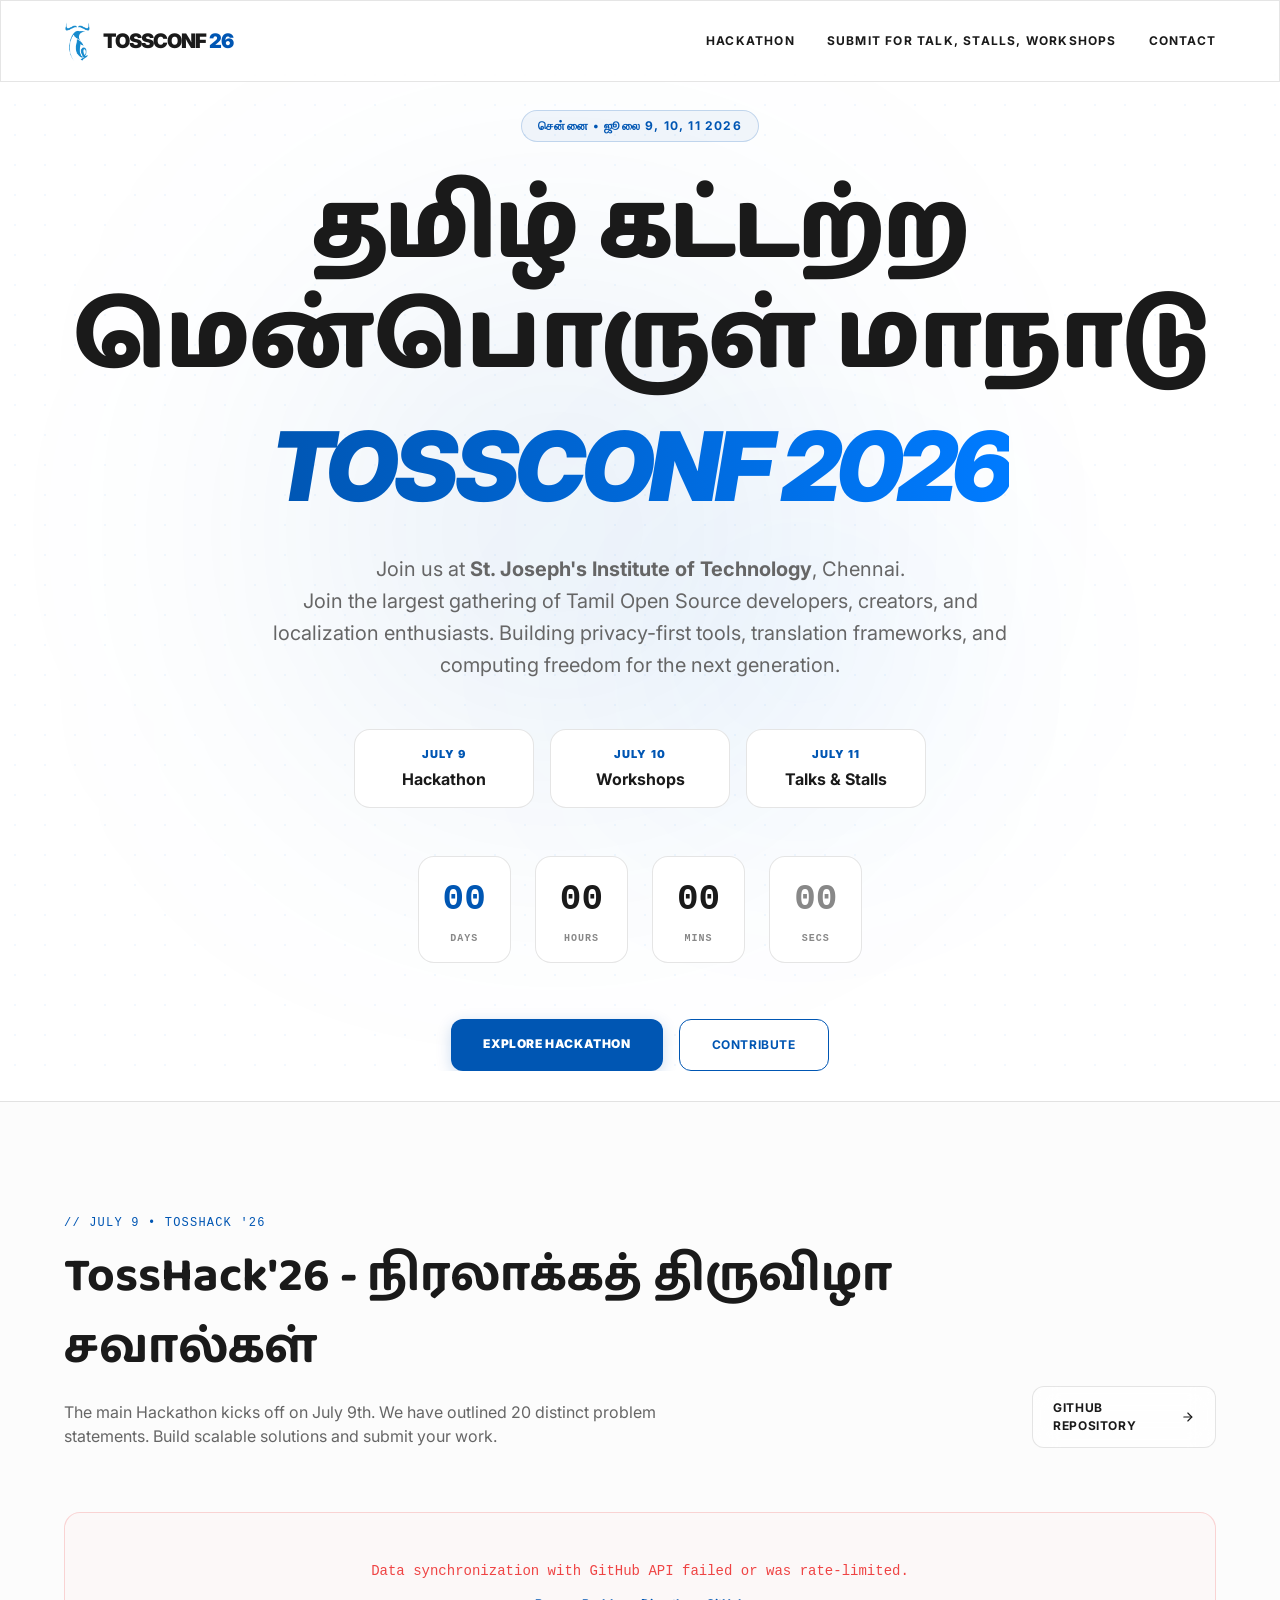
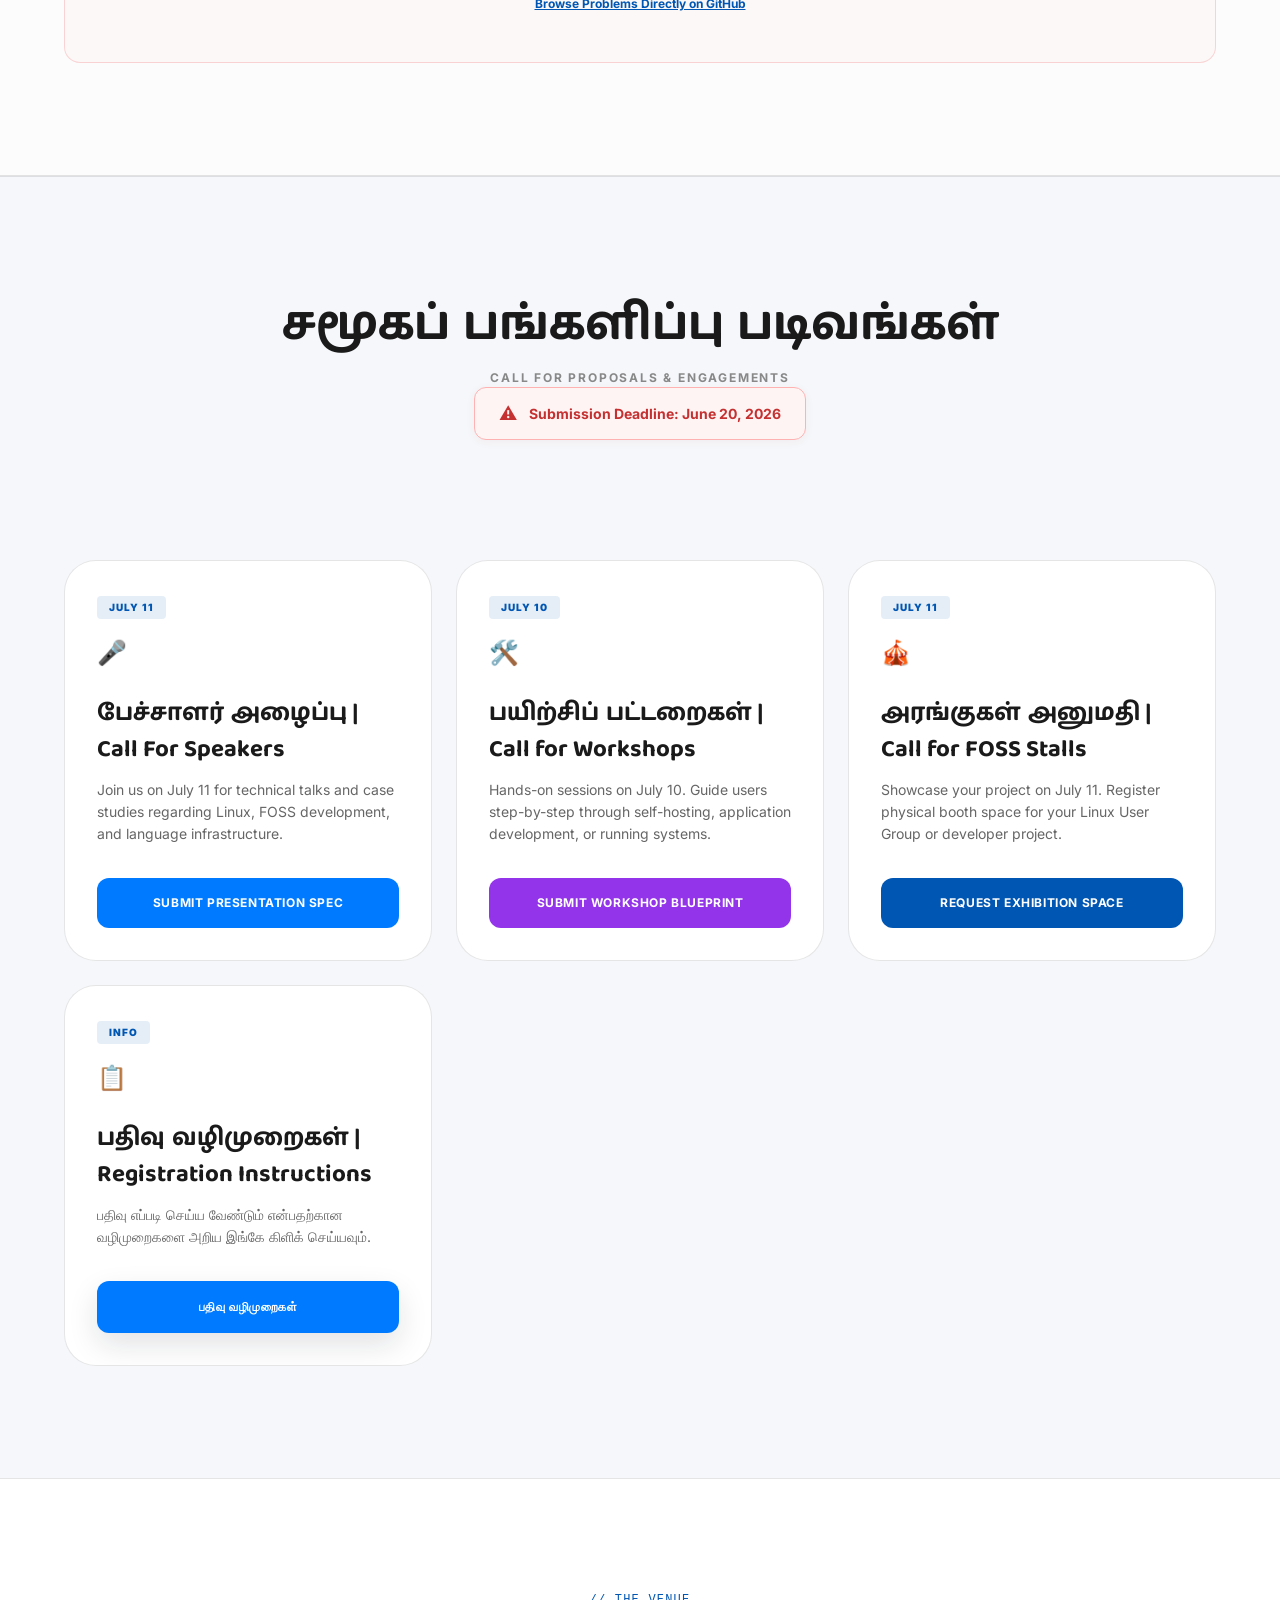
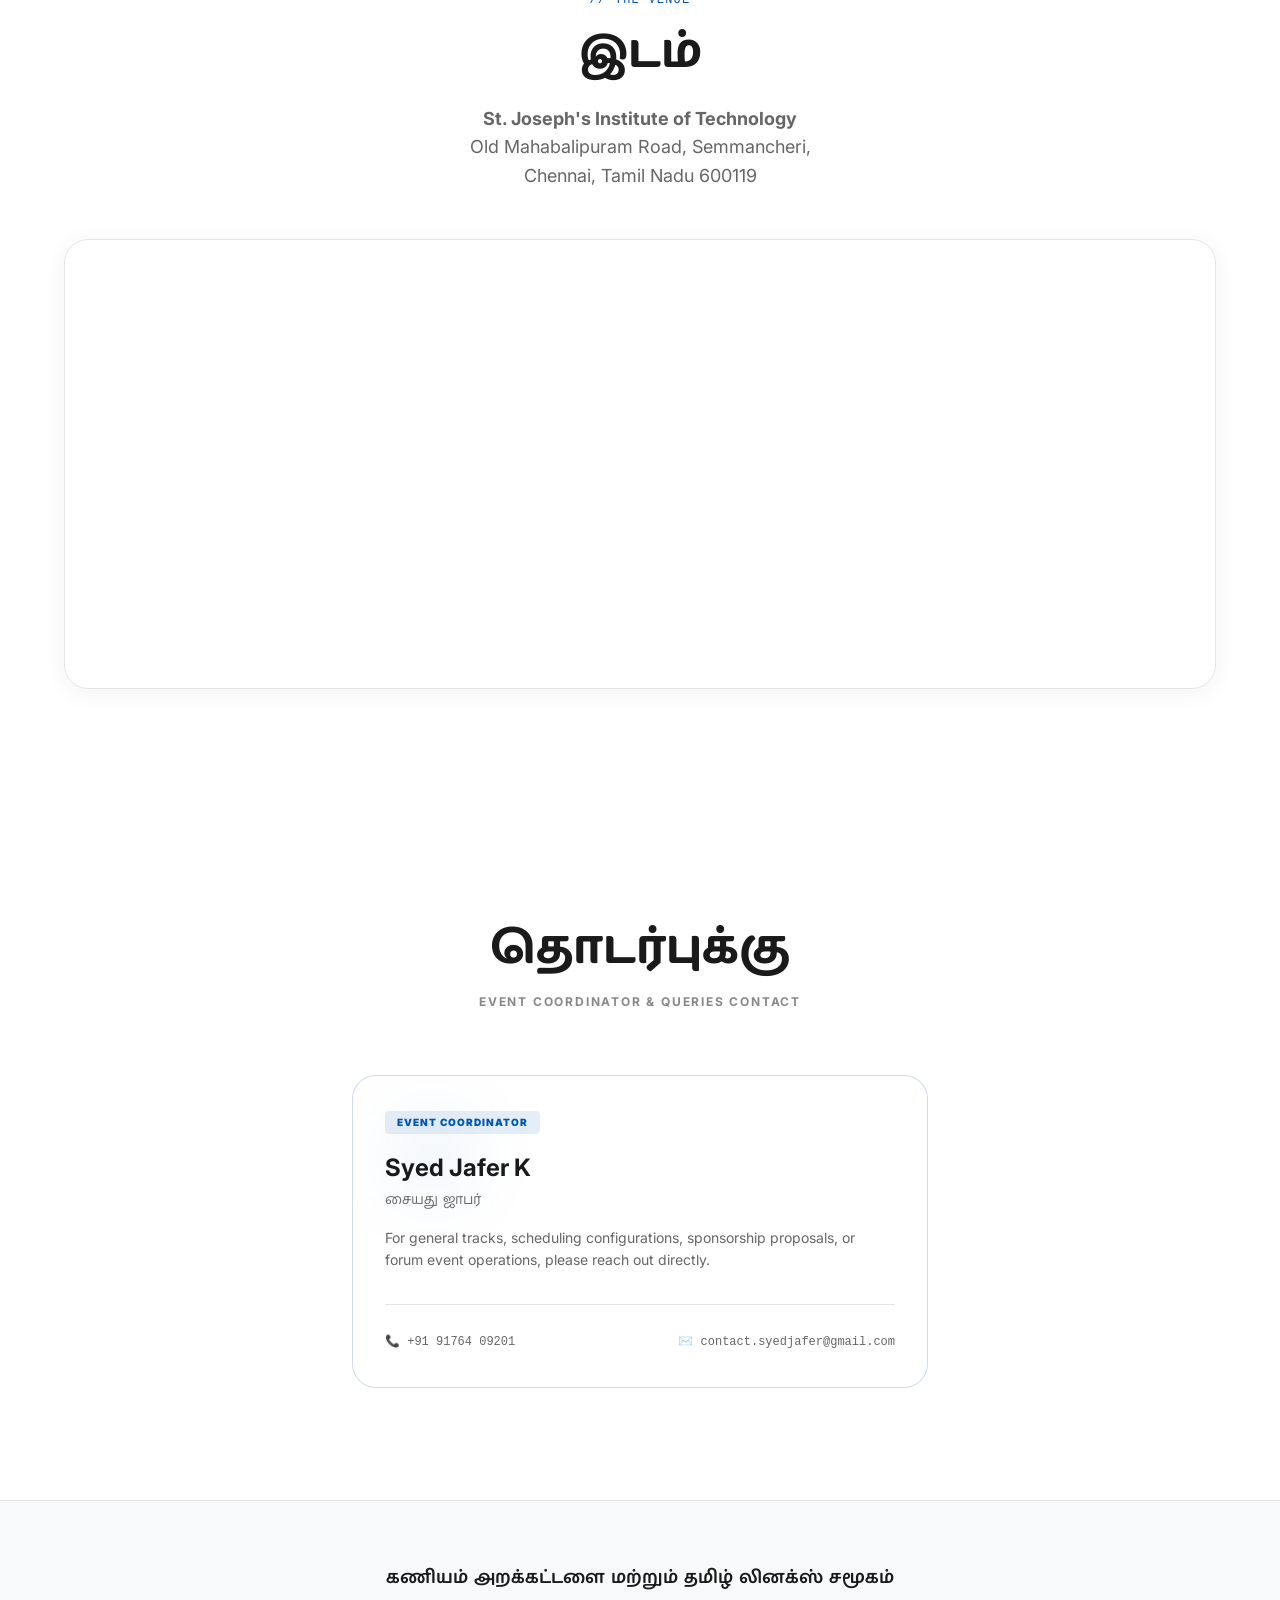
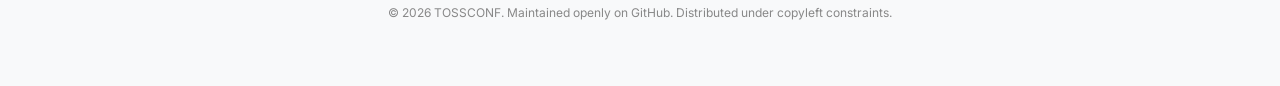
==== tossconf26-feature/index.html @ ad13604e "Add files via upload" ====
<!doctype html>
<html lang="ta" class="scroll-smooth">
    <head>
        <meta charset="UTF-8" />
        <meta name="viewport" content="width=device-width, initial-scale=1.0" />
        <title>TOSSCONF 2026 | தமிழ் கட்டற்ற மென்பொருள் மாநாடு</title>
        <meta name="description" content="TOSSCONF 2026 - தமிழ் கட்டற்ற மென்பொருள் மாநாடு. Join the largest gathering of Tamil Open Source developers, creators, and computing freedom enthusiasts at St. Joseph's Institute of Technology, Chennai." />
        <link rel="icon" type="image/x-icon" href="favicon.ico" />

        <!-- Open Graph / Facebook -->
        <meta property="og:type" content="website" />
        <meta property="og:title" content="TOSSCONF 2026 | தமிழ் கட்டற்ற மென்பொருள் மாநாடு" />
        <meta property="og:description" content="Join the largest gathering of Tamil Open Source developers, creators, and computing freedom enthusiasts at St. Joseph's Institute of Technology, Chennai." />
        <meta property="og:image" content="images/hero_bg1.png" />

        <link rel="stylesheet" href="style.css" />

        <link
            href="https://fonts.googleapis.com/css2?family=Baloo+Thambi+2:wght@400;600;800&family=Inter:wght@300;400;600;800&display=swap"
            rel="stylesheet"
        />
    </head>
    <body>
        <nav class="navbar glass">
            <div class="container nav-container">
                <div class="nav-logo">
                    <img
                        src="images/hero_bg1.png"
                        alt="TOSSCONF Logo"
                        class="logo-img"
                    />
                    <span class="logo-text"
                        >TOSSCONF <span class="logo-year">26</span></span
                    >
                </div>
                <button class="menu-toggle" aria-label="Toggle Menu" id="menu-toggle">
                    <span class="bar"></span>
                    <span class="bar"></span>
                    <span class="bar"></span>
                </button>
                <div class="nav-links nav-menu">
                    <a href="#hackathon">Hackathon</a>
                    <!--<a href="#schedule">Schedule</a>-->
                    <a href="#contribute">Submit for Talk, Stalls, Workshops</a>
                    <a href="#contact">Contact</a>
                </div>
            </div>
        </nav>

        <section class="hero" style="margin: 30px 0 30px 0">
            <div class="ambient-1"></div>
            <div class="ambient-2"></div>
            <div class="dot-pattern"></div>

            <div class="container">
                <div class="badge">சென்னை • ஜூலை 9, 10, 11 2026</div>

                <h1 class="hero-title">
                    <span class="tamil-font block"
                        >தமிழ் கட்டற்ற மென்பொருள் மாநாடு</span
                    >
                    <span class="gradient-text">TossConf 2026</span>
                </h1>

                <p class="hero-desc">
                    Join us at
                    <strong>St. Joseph's Institute of Technology</strong>,
                    Chennai.<br />
                    Join the largest gathering of Tamil Open Source developers,
                    creators, and localization enthusiasts. Building
                    privacy-first tools, translation frameworks, and computing
                    freedom for the next generation.
                </p>

                <div class="agenda-timeline">
                    <div class="agenda-item">
                        <span class="agenda-date">July 9</span>
                        <span class="agenda-event">Hackathon</span>
                    </div>
                    <div class="agenda-item">
                        <span class="agenda-date">July 10</span>
                        <span class="agenda-event">Workshops</span>
                    </div>
                    <div class="agenda-item">
                        <span class="agenda-date">July 11</span>
                        <span class="agenda-event">Talks & Stalls</span>
                    </div>
                </div>

                <div class="countdown">
                    <div class="countdown-box glass">
                        <div id="days" class="countdown-val">00</div>
                        <div class="countdown-label">Days</div>
                    </div>
                    <div class="countdown-box glass">
                        <div id="hours" class="countdown-val">00</div>
                        <div class="countdown-label">Hours</div>
                    </div>
                    <div class="countdown-box glass">
                        <div id="minutes" class="countdown-val">00</div>
                        <div class="countdown-label">Mins</div>
                    </div>
                    <div class="countdown-box glass">
                        <div id="seconds" class="countdown-val">00</div>
                        <div class="countdown-label">Secs</div>
                    </div>
                </div>

                <div class="btn-holder">
                    <a href="#hackathon" class="btn-primary"
                        >Explore Hackathon</a
                    >
                    <a href="#contribute" class="btn-secondary glass"
                        >Contribute</a
                    >
                </div>
            </div>
        </section>

        <section id="hackathon" class="section-padding bg-alt">
            <div class="container">
                <div class="section-header-flex">
                    <div>
                        <div class="section-tagline">
                            // JULY 9 • TOSSHACK '26
                        </div>
                        <h2 class="section-title tamil-font">
                            TossHack'26 - நிரலாக்கத் திருவிழா சவால்கள்
                        </h2>
                        <p class="section-desc">
                            The main Hackathon kicks off on July 9th. We have
                            outlined 20 distinct problem statements. Build
                            scalable solutions and submit your work.
                        </p>
                    </div>
                    <a
                        href="https://github.com/tossconf/TossHack26-ProblemStatements/issues"
                        target="_blank"
                        class="btn-github glass"
                    >
                        GITHUB REPOSITORY
                        <svg
                            viewBox="0 0 24 24"
                            stroke-width="2"
                            stroke-linecap="round"
                            stroke-linejoin="round"
                        >
                            <line x1="5" y1="12" x2="19" y2="12"></line>
                            <polyline points="12 5 19 12 12 19"></polyline>
                        </svg>
                    </a>
                </div>

                <div id="github-issues" class="grid-3">
                    <div class="shimmer-box shimmer-pulse"></div>
                    <div class="shimmer-box shimmer-pulse"></div>
                    <div class="shimmer-box shimmer-pulse"></div>
                </div>
            </div>
        </section>

        <!--<section id="schedule" class="section-padding">
            <div class="container schedule-center">
                <div class="text-center">
                    <h2 class="section-title tamil-font">நிகழ்ச்சி நிரல்</h2>
                    <p>Conference Agenda & Flow</p>
                </div>

                <div class="schedule-stack">
                    <div class="schedule-card glass border-teal">
                        <div class="schedule-column">
                            <span class="schedule-time"
                                >08:30 AM - 09:30 AM</span
                            >
                            <h4 class="schedule-card-title tamil-font">
                                பதிவு மற்றும் வருகை ஏற்பு
                            </h4>
                            <p class="schedule-desc">
                                Attendee Check-in & Badge Distribution
                            </p>
                        </div>
                        <div class="schedule-venue">Registration Balcony</div>
                    </div>

                    <div class="schedule-card glass border-lime">
                        <div class="schedule-column">
                            <span class="schedule-time"
                                >09:30 AM - 10:15 AM</span
                            >
                            <h4 class="schedule-card-title tamil-font">
                                துவக்க உரை & முக்கிய அமர்வு
                            </h4>
                            <p class="schedule-desc">
                                Keynote: Decentralization & The Localized
                                Digital Ecosystem
                            </p>
                        </div>
                        <div class="schedule-venue">Auditorium</div>
                    </div>

                    <div class="schedule-card glass border-purple">
                        <div class="schedule-column">
                            <span class="schedule-time"
                                >10:15 AM - 01:00 PM</span
                            >
                            <h4 class="schedule-card-title tamil-font">
                                செயல்முறைப் பயிற்சிப் பட்டறைகள்
                            </h4>
                            <p class="schedule-desc">
                                Parallel Technical Tracks & Hands-On Workshops
                            </p>
                        </div>
                        <div class="schedule-venue">Labs 1-4</div>
                    </div>
                </div>
            </div>
        </section>-->

        <section id="contribute" class="section-padding bg-darker">
            <div class="container contribute-center">
                <div class="text-center">
                    <h2 class="section-title tamil-font">
                        சமூகப் பங்களிப்பு படிவங்கள்
                    </h2>
                    <p>Call for Proposals & Engagements</p>
                    <div class="deadline-banner">
                        <span class="deadline-icon">⚠️</span>
                        <span>Submission Deadline: June 20, 2026</span>
                    </div>
                </div>

                <div class="grid-3">
                    <div
                        class="contribute-card glass"
                        style="--hover-border: var(--secondary-blue)"
                    >
                        <div class="contribute-card-top">
                            <div class="coordinator-badge">JULY 11</div>
                            <div class="card-icon">🎤</div>
                            <h3 class="card-title tamil-font">
                                பேச்சாளர் அழைப்பு | Call For Speakers
                            </h3>
                            <p class="card-desc">
                                Join us on July 11 for technical talks and case
                                studies regarding Linux, FOSS development, and
                                language infrastructure.
                            </p>
                        </div>
                        <a
                            href="https://forums.tamillinuxcommunity.org/t/tossconf26-call-for-speakers/3316/3"
                            target="_blank"
                            class="btn-card btn-teal"
                            >Submit Presentation Spec</a
                        >
                    </div>

                    <div
                        class="contribute-card glass"
                        style="--hover-border: #9333ea"
                    >
                        <div class="contribute-card-top">
                            <div class="coordinator-badge">JULY 10</div>
                            <div class="card-icon">🛠️</div>
                            <h3 class="card-title tamil-font">
                                பயிற்சிப் பட்டறைகள் | Call for Workshops
                            </h3>
                            <p class="card-desc">
                                Hands-on sessions on July 10. Guide users
                                step-by-step through self-hosting, application
                                development, or running systems.
                            </p>
                        </div>
                        <a
                            href="https://forums.tamillinuxcommunity.org/t/tossconf26-workshop/3315/2"
                            target="_blank"
                            class="btn-card btn-purple"
                            >Submit Workshop Blueprint</a
                        >
                    </div>

                    <div
                        class="contribute-card glass"
                        style="--hover-border: var(--primary-blue)"
                    >
                        <div class="contribute-card-top">
                            <div class="coordinator-badge">JULY 11</div>
                            <div class="card-icon">🎪</div>
                            <h3 class="card-title tamil-font">
                                அரங்குகள் அனுமதி | Call for FOSS Stalls
                            </h3>
                            <p class="card-desc">
                                Showcase your project on July 11. Register
                                physical booth space for your Linux User Group
                                or developer project.
                            </p>
                        </div>
                        <a
                            href="https://forums.tamillinuxcommunity.org/t/call-for-foss-stalls-tossconf26/3314/2"
                            target="_blank"
                            class="btn-card btn-lime"
                            >Request Exhibition Space</a
                        >
                    </div>

                    <div
                        class="contribute-card glass"
                        style="--hover-border: var(--secondary-blue)"
                    >
                        <div class="contribute-card-top">
                            <div class="coordinator-badge">INFO</div>
                            <div class="card-icon">📋</div>
                            <h3 class="card-title tamil-font">
                                பதிவு வழிமுறைகள் | Registration Instructions
                            </h3>
                            <p class="card-desc">
                                பதிவு எப்படி செய்ய வேண்டும் என்பதற்கான வழிமுறைகளை
                                அறிய இங்கே கிளிக் செய்யவும்.
                            </p>
                        </div>
                        <a
                            href="instructions.html"
                            target="_blank"
                            class="btn-card btn-instruct"
                        >
                            பதிவு வழிமுறைகள்
                        </a>
                    </div>
                </div>
            </div>
        </section>

        <section id="venue" class="section-padding venue-section">
            <div class="container">
                <div class="venue-info">
                    <div class="section-tagline">// THE VENUE</div>
                    <h2 class="section-title tamil-font">இடம்</h2>
                    <p class="venue-address">
                        <strong>St. Joseph's Institute of Technology</strong
                        ><br />
                        Old Mahabalipuram Road, Semmancheri, <br />
                        Chennai, Tamil Nadu 600119
                    </p>
                </div>
                <div class="map-container">
                    <iframe
                        src="https://maps.google.com/maps?q=St.%20Joseph's%20Institute%20of%20Technology,%20Chennai&amp;t=&amp;z=15&amp;ie=UTF8&amp;iwloc=&amp;output=embed"
                        style="border:0;"
                        allowfullscreen=""
                        loading="lazy"
                        referrerpolicy="no-referrer-when-downgrade"
                    >
                    </iframe>
                    <br />
                    <small>
                        <a
                            href="https://www.google.com/maps/search/?api=1&amp;query=St.+Joseph's+Institute+of+Technology,+Chennai"
                            target="_blank"
                            >View Larger Map</a
                        >
                    </small>
                </div>
            </div>
        </section>

        <section id="contact" class="section-padding">
            <div class="container contact-center">
                <div class="text-center">
                    <h2 class="section-title tamil-font">தொடர்புக்கு</h2>
                    <p>Event Coordinator & Queries Contact</p>
                </div>

                <div class="contact-card glass">
                    <div class="ambient-contact-glow"></div>
                    <div>
                        <div class="coordinator-badge">Event Coordinator</div>
                        <h3 class="coordinator-name">Syed Jafer K</h3>
                        <p class="coordinator-tamil tamil-font">சையது ஜாபர்</p>
                        <p class="coordinator-desc">
                            For general tracks, scheduling configurations,
                            sponsorship proposals, or forum event operations,
                            please reach out directly.
                        </p>
                    </div>
                    <div class="contact-meta-holder">
                        <a href="tel:+919176409201" class="contact-meta">
                            <span>📞 +91 91764 09201</span>
                        </a>
                        <a
                            href="mailto:contact.syedjafer@gmail.com"
                            class="contact-meta"
                        >
                            <span>✉️ contact.syedjafer@gmail.com</span>
                        </a>
                    </div>
                </div>
            </div>
        </section>

        <footer class="footer">
            <div class="container">
                <p class="footer-title tamil-font">
                    கணியம் அறக்கட்டளை மற்றும் தமிழ் லினக்ஸ் சமூகம்
                </p>
                <p class="footer-copy">
                    © 2026 TOSSCONF. Maintained openly on GitHub. Distributed
                    under copyleft constraints.
                </p>
            </div>
        </footer>

        <script>
            // Precision Dynamic Countdown Timer
            const targetTimeline = new Date("July 9, 2026 09:00:00").getTime();

            function runCountdownEngine() {
                const currentPeriod = new Date().getTime();
                const chronologicalGap = targetTimeline - currentPeriod;

                if (chronologicalGap <= 0) {
                    document.getElementById("days").innerText = "00";
                    document.getElementById("hours").innerText = "00";
                    document.getElementById("minutes").innerText = "00";
                    document.getElementById("seconds").innerText = "00";
                    return;
                }

                const daysLeft = Math.floor(
                    chronologicalGap / (1000 * 60 * 60 * 24),
                );
                const hoursLeft = Math.floor(
                    (chronologicalGap % (1000 * 60 * 60 * 24)) /
                        (1000 * 60 * 60),
                );
                const minutesLeft = Math.floor(
                    (chronologicalGap % (1000 * 60 * 60)) / (1000 * 60),
                );
                const secondsLeft = Math.floor(
                    (chronologicalGap % (1000 * 60)) / 1000,
                );

                document.getElementById("days").innerText = String(
                    daysLeft,
                ).padStart(2, "0");
                document.getElementById("hours").innerText = String(
                    hoursLeft,
                ).padStart(2, "0");
                document.getElementById("minutes").innerText = String(
                    minutesLeft,
                ).padStart(2, "0");
                document.getElementById("seconds").innerText = String(
                    secondsLeft,
                ).padStart(2, "0");
            }
            setInterval(runCountdownEngine, 1000);
            runCountdownEngine();

            // REST API Asynchronous Repository Pipeline
            async function fetchActiveIssues() {
                const layoutTarget = document.getElementById("github-issues");
                try {
                    const apiURI =
                        "https://api.github.com/repos/tossconf/TossHack26-ProblemStatements/issues?state=open&per_page=18";
                    const resolutionPipeline = await fetch(apiURI);

                    if (!resolutionPipeline.ok)
                        throw new Error("Data payload streaming failure");

                    const datasetArray = await resolutionPipeline.json();
                    layoutTarget.innerHTML = "";

                    if (datasetArray.length === 0) {
                        layoutTarget.innerHTML = `<p style="color:#555; grid-column: 1/-1; text-align:center; font-family:monospace; font-size:14px; padding:24px 0;">No active problem issues found inside the workspace repository tracking system currently.</p>`;
                        return;
                    }

                    datasetArray.forEach((issueData) => {
                        const blockNode = document.createElement("div");
                        blockNode.className = "issue-card";

                        const processedTitle = issueData.title
                            .replace(/</g, "&lt;")
                            .replace(/>/g, "&gt;");
                        const processedBody = issueData.body
                            ? issueData.body
                                  .replace(/</g, "&lt;")
                                  .replace(/>/g, "&gt;")
                                  .substring(0, 110) + "..."
                            : "No architectural parameters structured inside this problem module description...";

                        blockNode.innerHTML = `
                        <div>
                            <div class="issue-meta">
                                <span class="issue-num">#ISSUE-${issueData.number}</span>
                                <span class="issue-status"><span class="issue-pulse-dot"></span>OPEN SPEC</span>
                            </div>
                            <h4 class="issue-card-title font-sans">${processedTitle}</h4>
                            <p class="issue-context">${processedBody}</p>
                        </div>
                        <div>
                            <a href="${issueData.html_url}" target="_blank" class="issue-link">Inspect Parameters</a>
                        </div>
                    `;
                        layoutTarget.appendChild(blockNode);
                    });
                } catch (networkFault) {
                    console.error(networkFault);
                    layoutTarget.innerHTML = `
                    <div style="grid-column: 1/-1; text-align:center; padding:48px 24px; border:1px solid rgba(239,68,68,0.2); background:rgba(239,68,68,0.02); border-radius:16px;">
                        <p style="color:#ef4444; font-family:monospace; font-size:14px; margin-bottom:8px;">Data synchronization with GitHub API failed or was rate-limited.</p>
                        <a href="https://github.com/tossconf/TossHack26-ProblemStatements/issues" target="_blank" style="font-size:12px; color:var(--primary-blue); text-decoration:underline; font-weight:bold;">Browse Problems Directly on GitHub</a>
                    </div>`;
                }
            }
            fetchActiveIssues();
        </script>
        <script src="script.js"></script>
    </body>
</html>
---- tossconf26-feature/style.css ----
/* ==========================================================================
   TOSSCONF 2026 Core Architecture & Layout System
   ========================================================================== */

:root {
    --primary-blue: #0056b3;
    --secondary-blue: #007bff;
    --white-bg: #ffffff;
    --card-bg: #f8f9fa;
    --border-color: rgba(0, 0, 0, 0.1);
    --dark-text: #1a1a1a;
    --light-text: #666666;
}

/* Base Resets & Global Smoothness */
* {
    box-sizing: border-box;
    margin: 0;
    padding: 0;
}
html {
    scroll-behavior: smooth;
}
body {
    font-family: "Inter", sans-serif;
    background-color: var(--white-bg);
    color: var(--dark-text);
    -webkit-font-smoothing: antialiased;
    line-height: 1.5;
}
::selection {
    background-color: var(--secondary-blue);
    color: white;
}

/* Custom Typography & Framework Utilities */
.tamil-font {
    font-family: "Baloo Thambi 2", cursive;
}
.glass {
    background: rgba(255, 255, 255, 0.7);
    backdrop-filter: blur(12px);
    -webkit-backdrop-filter: blur(12px);
    border: 1px solid var(--border-color);
}
.gradient-text {
    background: linear-gradient(
        90deg,
        var(--primary-blue),
        var(--secondary-blue)
    );
    -webkit-background-clip: text;
    -webkit-text-fill-color: transparent;
}

/* Interactive Scrollbar Configuration */
::-webkit-scrollbar {
    width: 8px;
}
::-webkit-scrollbar-track {
    background: var(--white-bg);
}
::-webkit-scrollbar-thumb {
    background: #ccc;
    border-radius: 10px;
}
::-webkit-scrollbar-thumb:hover {
    background: var(--secondary-blue);
}

/* Structural Grid & Section Container System */
.container {
    max-width: 1200px;
    margin: 0 auto;
    padding: 0 24px;
}
.section-padding {
    padding: 112px 0;
}
.bg-alt {
    background-color: #fcfcfc;
    border-top: 1px solid var(--border-color);
    border-bottom: 1px solid var(--border-color);
}
.bg-darker {
    background-color: #f5f7fa;
    border-top: 1px solid var(--border-color);
}

/* Fixed Navigation Layout */
.navbar {
    position: fixed;
    top: 0;
    width: 100%;
    z-index: 50;
}
.nav-container {
    display: flex;
    justify-content: space-between;
    align-items: center;
    height: 80px;
}
.nav-logo {
    display: flex;
    align-items: center;
    gap: 12px;
}
.logo-img {
    height: 40px;
    width: auto;
    object-fit: contain;
    border-radius: 4px;
}
.logo-text {
    font-weight: 900;
    font-size: 20px;
    letter-spacing: -0.05em;
    text-transform: uppercase;
    color: var(--dark-text);
}
.logo-year {
    color: var(--primary-blue);
}
.nav-links {
    display: flex;
    gap: 32px;
    font-size: 12px;
    font-weight: bold;
    text-transform: uppercase;
    letter-spacing: 0.1em;
}
.nav-links a {
    color: var(--dark-text);
    text-decoration: none;
    transition: color 0.2s;
}
.nav-links a:hover {
    color: var(--primary-blue);
}

/* Mobile Menu Toggle Button */
.menu-toggle {
    display: none;
    flex-direction: column;
    justify-content: space-between;
    width: 24px;
    height: 18px;
    background: transparent;
    border: none;
    cursor: pointer;
    padding: 0;
    z-index: 100;
}
.menu-toggle .bar {
    height: 2px;
    width: 100%;
    background-color: var(--dark-text);
    border-radius: 4px;
    transition: all 0.3s ease;
}
/* Animate mobile menu icon to X */
.menu-toggle.active .bar:nth-child(1) {
    transform: translateY(8px) rotate(45deg);
}
.menu-toggle.active .bar:nth-child(2) {
    opacity: 0;
}
.menu-toggle.active .bar:nth-child(3) {
    transform: translateY(-8px) rotate(-45deg);
}

/* Hero Interactive Canvas */
.hero {
    position: relative;
    min-height: 100vh;
    display: flex;
    flex-direction: column;
    align-items: center;
    justify-content: center;
    text-align: center;
    padding-top: 80px;
    overflow: hidden;
}
.ambient-1 {
    position: absolute;
    top: 25%;
    left: 25%;
    width: 480px;
    height: 480px;
    background-color: rgba(0, 86, 179, 0.1);
    border-radius: 50%;
    filter: blur(140px);
    z-index: -1;
    animation: ambientPulse 4s infinite alternate;
}
.ambient-2 {
    position: absolute;
    bottom: 25%;
    right: 25%;
    width: 320px;
    height: 320px;
    background-color: rgba(0, 123, 255, 0.05);
    border-radius: 50%;
    filter: blur(120px);
    z-index: -1;
}
.dot-pattern {
    position: absolute;
    inset: 0;
    opacity: 0.05;
    background-image: radial-gradient(
        var(--secondary-blue) 1px,
        transparent 1px
    );
    background-size: 30px 30px;
    z-index: -1;
}
@keyframes ambientPulse {
    0% {
        transform: scale(1);
        opacity: 0.8;
    }
    100% {
        transform: scale(1.1);
        opacity: 1;
    }
}

.badge {
    display: inline-block;
    padding: 6px 16px;
    margin-bottom: 32px;
    border: 1px solid rgba(0, 86, 179, 0.2);
    background-color: rgba(0, 86, 179, 0.05);
    border-radius: 9999px;
    color: var(--primary-blue);
    font-size: 12px;
    font-weight: bold;
    letter-spacing: 0.1em;
    text-transform: uppercase;
}
.hero-title {
    font-size: 40px;
    font-weight: 900;
    margin-bottom: 32px;
    line-height: 1.15;
    letter-spacing: -0.02em;
    color: var(--dark-text);
}
.hero-title span.block {
    display: block;
    font-weight: 800;
    margin-bottom: 16px;
}
.hero-title .gradient-text {
    font-style: italic;
    letter-spacing: -0.05em;
    text-transform: uppercase;
}
.hero-desc {
    color: var(--light-text);
    font-size: 16px;
    max-width: 768px;
    margin: 0 auto 48px auto;
    line-height: 1.6;
}

/* Digital Countdown Elements */
.countdown {
    display: flex;
    justify-content: center;
    gap: 12px;
    margin-bottom: 56px;
    font-family: monospace;
}
.countdown-box {
    padding: 12px 16px;
    border-radius: 16px;
    min-width: 75px;
    background: white;
    border: 1px solid var(--border-color);
}
.countdown-val {
    font-size: 24px;
    font-weight: 900;
    color: var(--dark-text);
}
.countdown-box:first-child .countdown-val {
    color: var(--primary-blue);
}
.countdown-box:last-child .countdown-val {
    color: #888;
}
.countdown-label {
    font-size: 9px;
    color: #888;
    font-weight: bold;
    text-transform: uppercase;
    letter-spacing: 0.1em;
    margin-top: 4px;
}

/* Agenda Date Widget */
.agenda-timeline {
    display: flex;
    justify-content: center;
    gap: 16px;
    margin-bottom: 48px;
    flex-wrap: wrap;
}
.agenda-item {
    background: white;
    border: 1px solid var(--border-color);
    padding: 16px 24px;
    border-radius: 16px;
    display: flex;
    flex-direction: column;
    align-items: center;
    min-width: 180px;
    transition:
        transform 0.2s,
        box-shadow 0.2s;
}
.agenda-item:hover {
    transform: translateY(-4px);
    box-shadow: 0 4px 20px rgba(0, 86, 179, 0.1);
    border-color: var(--primary-blue);
}
.agenda-date {
    font-size: 11px;
    font-weight: 900;
    color: var(--primary-blue);
    text-transform: uppercase;
    letter-spacing: 0.1em;
    margin-bottom: 4px;
}
.agenda-event {
    font-size: 16px;
    font-weight: 700;
    color: var(--dark-text);
}

/* Venue & Map Section */
.venue-section {
    background-color: white;
    border-top: 1px solid var(--border-color);
}
.map-container {
    width: 100%;
    height: 450px;
    border-radius: 24px;
    overflow: hidden;
    border: 1px solid var(--border-color);
    margin-top: 48px;
    box-shadow: 0 4px 24px rgba(0, 0, 0, 0.05);
}
.map-container iframe {
    width: 100%;
    height: 100%;
    border: none;
}
.venue-info {
    display: flex;
    flex-direction: column;
    align-items: center;
    text-align: center;
    margin-bottom: 32px;
}
.venue-address {
    font-size: 18px;
    color: var(--light-text);
    max-width: 600px;
    line-height: 1.6;
    margin-top: 16px;
}

/* Control Button Engine */
.btn-holder {
    display: flex;
    flex-direction: column;
    gap: 16px;
    max-width: 400px;
    margin: 0 auto;
    width: 100%;
    justify-content: center;
}
.btn-primary {
    display: inline-block;
    padding: 16px 32px;
    background-color: var(--primary-blue);
    color: white;
    font-weight: 900;
    border-radius: 12px;
    text-decoration: none;
    text-transform: uppercase;
    font-size: 12px;
    letter-spacing: 0.05em;
    transition:
        transform 0.2s,
        box-shadow 0.2s;
    box-shadow: 0 4px 15px rgba(0, 86, 179, 0.2);
    text-align: center;
}
.btn-primary:hover {
    transform: scale(1.03);
    box-shadow: 0 6px 20px rgba(0, 86, 179, 0.3);
}
.btn-secondary {
    display: inline-block;
    padding: 16px 32px;
    color: var(--primary-blue);
    border: 1px solid var(--primary-blue);
    font-weight: bold;
    border-radius: 12px;
    text-decoration: none;
    text-transform: uppercase;
    font-size: 12px;
    letter-spacing: 0.05em;
    transition: background-color 0.2s;
    text-align: center;
}
.btn-secondary:hover {
    background-color: rgba(0, 86, 179, 0.05);
}

/* Inner Sub-Section Component Layouts */
.section-header-flex {
    display: flex;
    flex-direction: column;
    justify-content: space-between;
    align-items: flex-start;
    margin-bottom: 64px;
    gap: 24px;
}
.section-tagline {
    font-family: monospace;
    font-size: 12px;
    color: var(--primary-blue);
    letter-spacing: 0.1em;
    text-transform: uppercase;
    margin-bottom: 8px;
}
.section-title {
    font-size: 28px;
    font-weight: bold;
    color: var(--dark-text);
}
.section-desc {
    color: var(--light-text);
    margin-top: 16px;
    font-size: 16px;
    max-width: 640px;
}
.btn-github {
    display: flex;
    align-items: center;
    gap: 12px;
    padding: 12px 20px;
    text-decoration: none;
    color: var(--dark-text);
    font-size: 12px;
    font-weight: bold;
    letter-spacing: 0.05em;
    border-radius: 12px;
    border: 1px solid var(--border-color);
    transition: border-color 0.2s;
}
.btn-github:hover {
    border-color: var(--primary-blue);
    color: var(--primary-blue);
}
.btn-github svg {
    width: 16px;
    height: 16px;
    transition: transform 0.2s;
    fill: none;
    stroke: currentColor;
}
.btn-github:hover svg {
    transform: translateX(4px);
}

/* Multi-Column Layout Grid System */
.grid-3 {
    display: grid;
    grid-template-columns: repeat(1, 1fr);
    gap: 24px;
}

/* Dynamic Async Repository Cards */
.issue-card {
    background-color: var(--card-bg);
    border: 1px solid var(--border-color);
    padding: 32px;
    border-radius: 24px;
    display: flex;
    flex-direction: column;
    justify-content: space-between;
    height: 288px;
    transition:
        border-color 0.2s,
        box-shadow 0.2s;
    text-align: left;
}
.issue-card:hover {
    border-color: var(--secondary-blue);
    box-shadow: 0 4px 20px rgba(0, 0, 0, 0.05);
}
.issue-meta {
    display: flex;
    justify-content: space-between;
    align-items: center;
    margin-bottom: 20px;
}
.issue-num {
    font-family: monospace;
    font-size: 10px;
    font-weight: bold;
    letter-spacing: 0.1em;
    color: var(--primary-blue);
    background: rgba(0, 86, 179, 0.05);
    border: 1px solid rgba(0, 86, 179, 0.1);
    padding: 2px 8px;
    border-radius: 4px;
    text-transform: uppercase;
}
.issue-status {
    font-size: 10px;
    color: #888;
    font-family: monospace;
    font-style: italic;
    display: flex;
    align-items: center;
    gap: 6px;
}
.issue-pulse-dot {
    width: 8px;
    height: 8px;
    background-color: #10b981;
    border-radius: 50%;
    display: inline-block;
}
.issue-card-title {
    font-size: 18px;
    font-weight: bold;
    margin-bottom: 12px;
    color: var(--dark-text);
    display: -webkit-box;
    -webkit-line-clamp: 2;
    -webkit-box-orient: vertical;
    overflow: hidden;
}
.issue-context {
    color: var(--light-text);
    font-size: 12px;
    line-height: 1.6;
    display: -webkit-box;
    -webkit-line-clamp: 3;
    -webkit-box-orient: vertical;
    overflow: hidden;
}
.issue-link {
    display: inline-flex;
    align-items: center;
    font-size: 11px;
    font-weight: 900;
    letter-spacing: 0.05em;
    color: var(--primary-blue);
    text-decoration: none;
    border-bottom: 1px solid rgba(0, 86, 179, 0.2);
    transition:
        color 0.2s,
        border-color 0.2s;
    padding-bottom: 2px;
    text-transform: uppercase;
    margin-top: 16px;
    width: fit-content;
}
.issue-card:hover .issue-link {
    border-color: var(--primary-blue);
    color: var(--secondary-blue);
}

/* Shimmer Loading State Elements */
.shimmer-box {
    padding: 32px;
    border-radius: 24px;
    border: 1px dashed var(--border-color);
    height: 288px;
}
.shimmer-pulse {
    animation: shimmerEffect 1.5s infinite linear;
    background: linear-gradient(90deg, #f0f0f0 25%, #e0e0e0 50%, #f0f0f0 75%);
    background-size: 200% 100%;
}
@keyframes shimmerEffect {
    0% {
        background-position: 200% 0;
    }
    100% {
        background-position: -200% 0;
    }
}

/* Schedule Component Streams */
.schedule-center {
    max-width: 896px;
    margin: 0 auto;
}
.schedule-center .text-center {
    text-align: center;
    margin-bottom: 64px;
}
.schedule-center .text-center p {
    font-size: 12px;
    font-weight: bold;
    text-transform: uppercase;
    color: #888;
    letter-spacing: 0.15em;
    margin-top: 8px;
}
.schedule-stack {
    display: flex;
    flex-direction: column;
    gap: 16px;
}
.schedule-card {
    padding: 24px;
    border-radius: 16px;
    display: flex;
    flex-direction: column;
    justify-content: space-between;
    gap: 16px;
    border-left-width: 4px;
    border-left-style: solid;
    text-align: left;
    background: white;
    border-top: 1px solid var(--border-color);
    border-right: 1px solid var(--border-color);
    border-bottom: 1px solid var(--border-color);
}
.border-teal {
    border-left-color: var(--secondary-blue);
}
.border-lime {
    border-left-color: var(--primary-blue);
}
.border-purple {
    border-left-color: #9333ea;
}
.schedule-time {
    font-family: monospace;
    font-weight: bold;
    font-size: 12px;
    letter-spacing: 0.05em;
}
.schedule-card.border-teal .schedule-time {
    color: var(--secondary-blue);
}
.schedule-card.border-lime .schedule-time {
    color: var(--primary-blue);
}
.schedule-card.border-purple .schedule-time {
    color: #a855f7;
}
.schedule-card-title {
    font-size: 18px;
    font-weight: bold;
    margin-top: 4px;
    color: var(--dark-text);
}
.schedule-desc {
    color: var(--light-text);
    font-size: 14px;
}
.schedule-column {
    display: flex;
    flex-direction: column;
}
.schedule-venue {
    align-self: flex-start;
    font-size: 10px;
    font-weight: bold;
    color: var(--light-text);
    background-color: rgba(0, 0, 0, 0.05);
    padding: 4px 12px;
    border-radius: 6px;
    letter-spacing: 0.05em;
    text-transform: uppercase;
}

/* Call for Proposals & Participation Cards */
.contribute-center .text-center {
    text-align: center;
    margin-bottom: 80px;
}
.contribute-center .text-center p {
    font-size: 12px;
    font-weight: bold;
    text-transform: uppercase;
    color: #888;
    letter-spacing: 0.15em;
    margin-top: 8px;
}
.contribute-card {
    position: relative;
    padding: 32px;
    border-radius: 32px;
    background-color: white;
    border: 1px solid var(--border-color);
    transition:
        border-color 0.2s,
        box-shadow 0.2s;
    display: flex;
    flex-direction: column;
    justify-content: space-between;
    overflow: hidden;
    text-align: left;
}
.contribute-card:hover {
    border-color: var(--hover-border);
    box-shadow: 0 4px 24px rgba(0, 0, 0, 0.05);
}
.contribute-card-top {
    margin-bottom: 32px;
}
.card-icon {
    font-size: 24px;
    margin-bottom: 24px;
}
.card-title {
    font-size: 24px;
    font-weight: bold;
    margin-bottom: 12px;
    color: var(--dark-text);
}
.card-desc {
    color: var(--light-text);
    font-size: 14px;
    line-height: 1.6;
}

/* Submission Deadline Banner */
.deadline-banner {
    display: inline-flex;
    align-items: center;
    gap: 12px;
    padding: 12px 24px;
    background-color: #fff4f4;
    border: 1px solid #feb2b2;
    border-radius: 12px;
    color: #c53030;
    font-weight: 700;
    margin-bottom: 40px;
    font-size: 14px;
    box-shadow: 0 2px 10px rgba(197, 48, 48, 0.05);
}
.deadline-icon {
    font-size: 18px;
}

.btn-card {
    display: block;
    width: 100%;
    padding: 16px 0;
    border-radius: 12px;
    text-align: center;
    text-decoration: none;
    font-size: 12px;
    font-weight: bold;
    text-transform: uppercase;
    letter-spacing: 0.05em;
    transition:
        opacity 0.2s,
        transform 0.2s;
}
.btn-teal {
    background-color: var(--secondary-blue);
    color: white;
}
.btn-teal:hover {
    opacity: 0.9;
}
.btn-purple {
    background-color: #9333ea;
    color: white;
}
.btn-purple:hover {
    opacity: 0.9;
}
.btn-lime {
    background-color: var(--primary-blue);
    color: white;
}
.btn-lime:hover {
    transform: scale(1.01);
}

.btn-instruct {
    background-color: var(--secondary-blue);
    color: white;
    border: 1px solid transparent;
    box-shadow: 0 12px 30px rgba(15, 23, 42, 0.12);
}

.btn-instruct:hover {
    opacity: 0.98;
    transform: scale(1.02);
}

.registration-contact {
    margin-top: 24px;
    color: var(--dark-text);
    font-size: 14px;
}

/* Unified Contact Engine */
.contact-center .text-center {
    text-align: center;
    margin-bottom: 64px;
}
.contact-center .text-center p {
    font-size: 12px;
    font-weight: bold;
    text-transform: uppercase;
    color: #888;
    letter-spacing: 0.15em;
    margin-top: 8px;
}
.contact-card {
    max-width: 576px;
    margin: 0 auto;
    position: relative;
    padding: 32px;
    border-radius: 24px;
    border: 1px solid rgba(0, 86, 179, 0.2);
    background: white;
    display: flex;
    flex-direction: column;
    justify-content: space-between;
    overflow: hidden;
    text-align: left;
    transition:
        border-color 0.2s,
        box-shadow 0.2s;
}
.contact-card:hover {
    border-color: var(--primary-blue);
    box-shadow: 0 4px 24px rgba(0, 86, 179, 0.1);
}
.ambient-contact-glow {
    position: absolute;
    -right: 24px;
    -bottom: 24px;
    width: 96px;
    height: 96px;
    background-color: rgba(0, 86, 179, 0.05);
    border-radius: 50%;
    filter: blur(32px);
    transition: background-color 0.2s;
    z-index: -1;
}
.contact-card:hover .ambient-contact-glow {
    background-color: rgba(0, 86, 179, 0.1);
}
.coordinator-badge {
    display: inline-block;
    padding: 4px 12px;
    border-radius: 4px;
    background-color: rgba(0, 86, 179, 0.1);
    color: var(--primary-blue);
    font-size: 10px;
    font-weight: 900;
    letter-spacing: 0.1em;
    text-transform: uppercase;
    margin-bottom: 16px;
    width: fit-content;
}
.coordinator-name {
    font-size: 24px;
    font-weight: bold;
    margin-bottom: 4px;
    color: var(--dark-text);
}
.coordinator-tamil {
    font-size: 14px;
    color: var(--light-text);
}
.coordinator-desc {
    font-size: 14px;
    color: var(--light-text);
    margin-top: 16px;
    line-height: 1.6;
}
.contact-meta-holder {
    margin-top: 32px;
    padding-top: 24px;
    border-top: 1px solid var(--border-color);
    display: flex;
    flex-direction: column;
    gap: 16px;
    font-family: monospace;
    font-size: 12px;
}
.contact-meta {
    display: flex;
    align-items: center;
    gap: 8px;
    color: var(--light-text);
    text-decoration: none;
    transition: color 0.2s;
    padding: 4px 0;
}
.contact-meta:hover {
    color: var(--primary-blue);
}

/* Layout Footer */
.footer {
    padding: 64px 0;
    border-top: 1px solid var(--border-color);
    text-align: center;
    background-color: #f8f9fa;
}
.footer-title {
    font-size: 18px;
    font-weight: 600;
    color: var(--dark-text);
    margin-bottom: 12px;
}
.footer-copy {
    color: #888;
    font-size: 12px;
}

/* Responsive Media Breakdown Configuration Engine */
@media (min-width: 768px) {
    .hero-title {
        font-size: 72px;
    }
    .hero-desc {
        font-size: 20px;
    }
    .countdown {
        gap: 24px;
    }
    .countdown-box {
        padding: 16px 24px;
        min-width: 90px;
    }
    .countdown-val {
        font-size: 36px;
    }
    .countdown-label {
        font-size: 10px;
    }
    .btn-holder {
        flex-direction: row;
        max-width: none;
    }
    .section-header-flex {
        flex-direction: row;
        align-items: flex-end;
    }
    .section-title {
        font-size: 48px;
    }
    .grid-3 {
        grid-template-columns: repeat(2, 1fr);
    }
    .schedule-card {
        flex-direction: row;
        align-items: center;
    }
    .schedule-venue {
        align-self: center;
    }
    .contact-meta-holder {
        flex-direction: row;
        justify-content: space-between;
    }
}

@media (min-width: 1024px) {
    .hero-title {
        font-size: 96px;
    }
    .grid-3 {
        grid-template-columns: repeat(3, 1fr);
    }
}

/* Responsive Mobile Navigation Drawer */
@media (max-width: 767px) {
    .menu-toggle {
        display: flex;
    }
    .nav-links {
        position: fixed;
        left: -100%;
        top: 80px;
        flex-direction: column;
        background: rgba(255, 255, 255, 0.98);
        backdrop-filter: blur(12px);
        -webkit-backdrop-filter: blur(12px);
        width: 100%;
        height: calc(100vh - 80px);
        text-align: center;
        transition: left 0.3s ease-in-out;
        box-shadow: 0 10px 15px rgba(0, 0, 0, 0.05);
        padding: 40px 24px;
        gap: 24px;
        border-top: 1px solid var(--border-color);
        z-index: 49;
    }
    .nav-links.active {
        left: 0;
    }
}
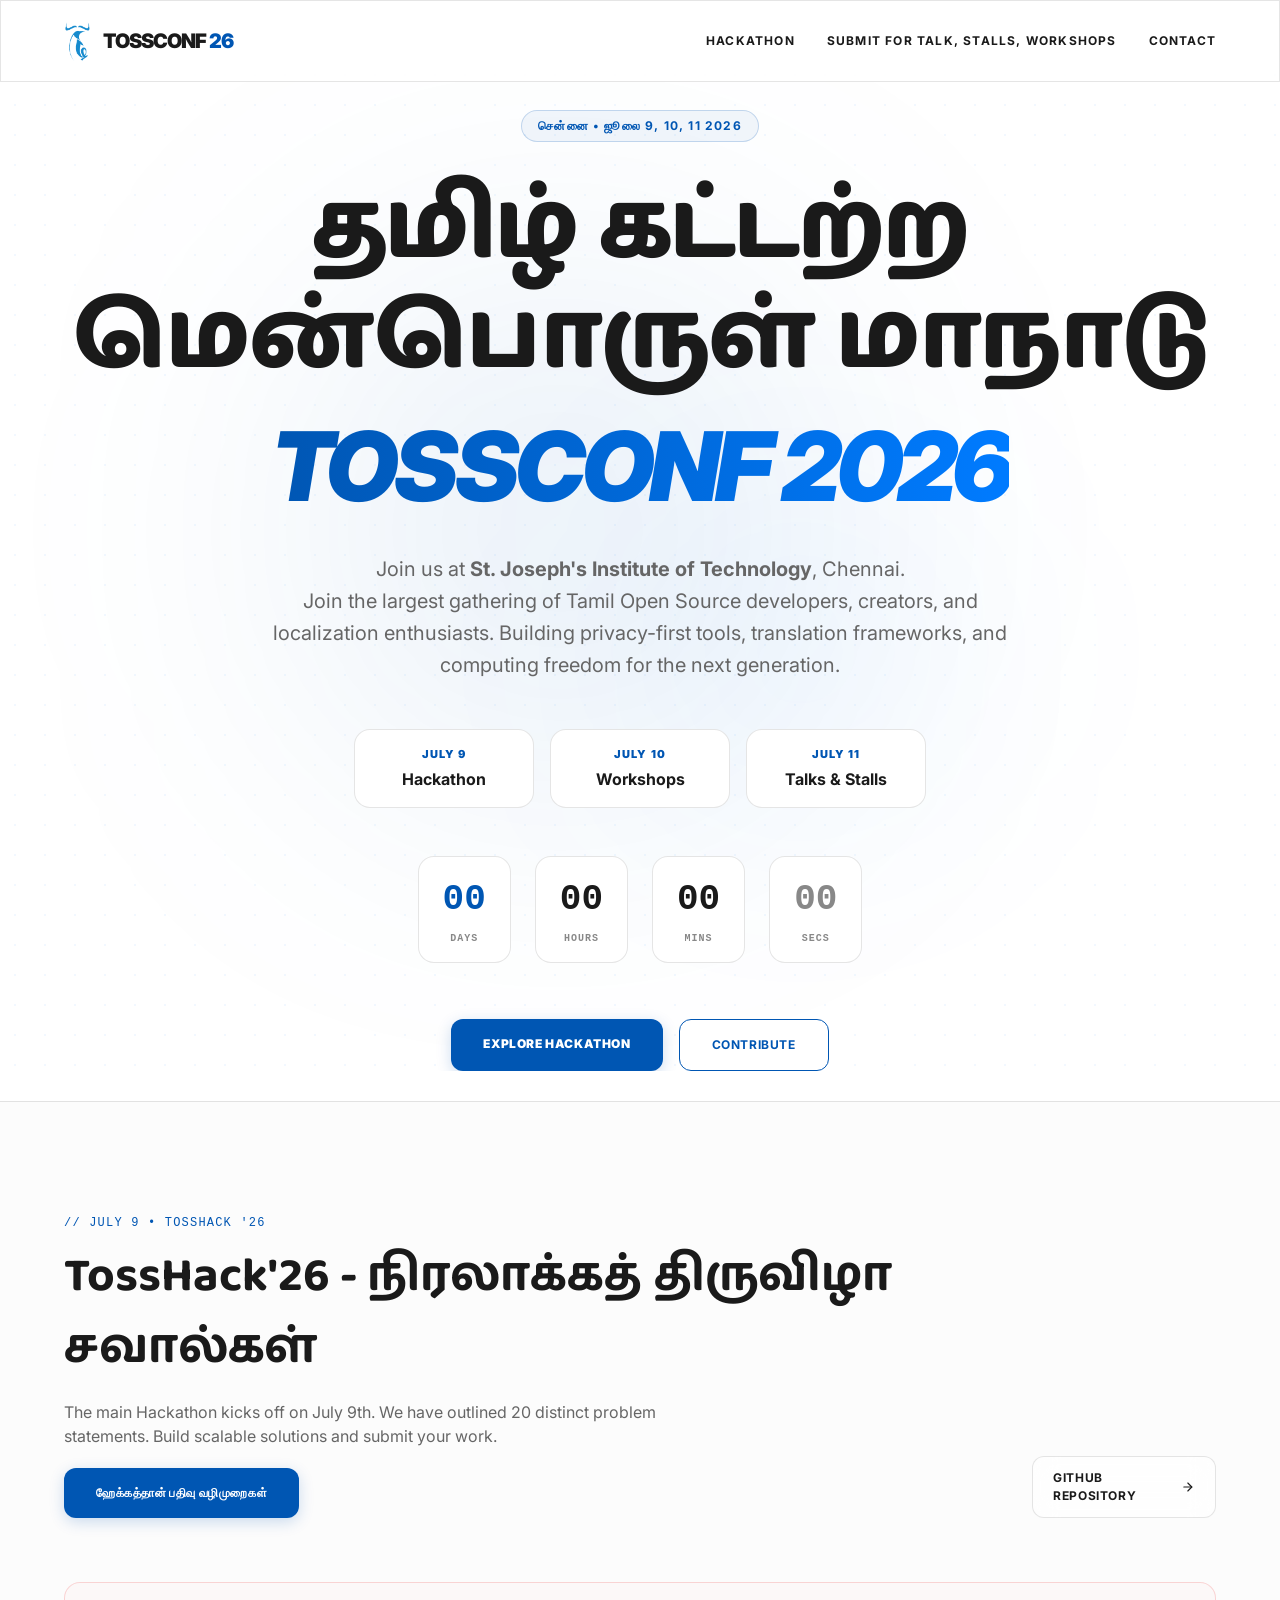
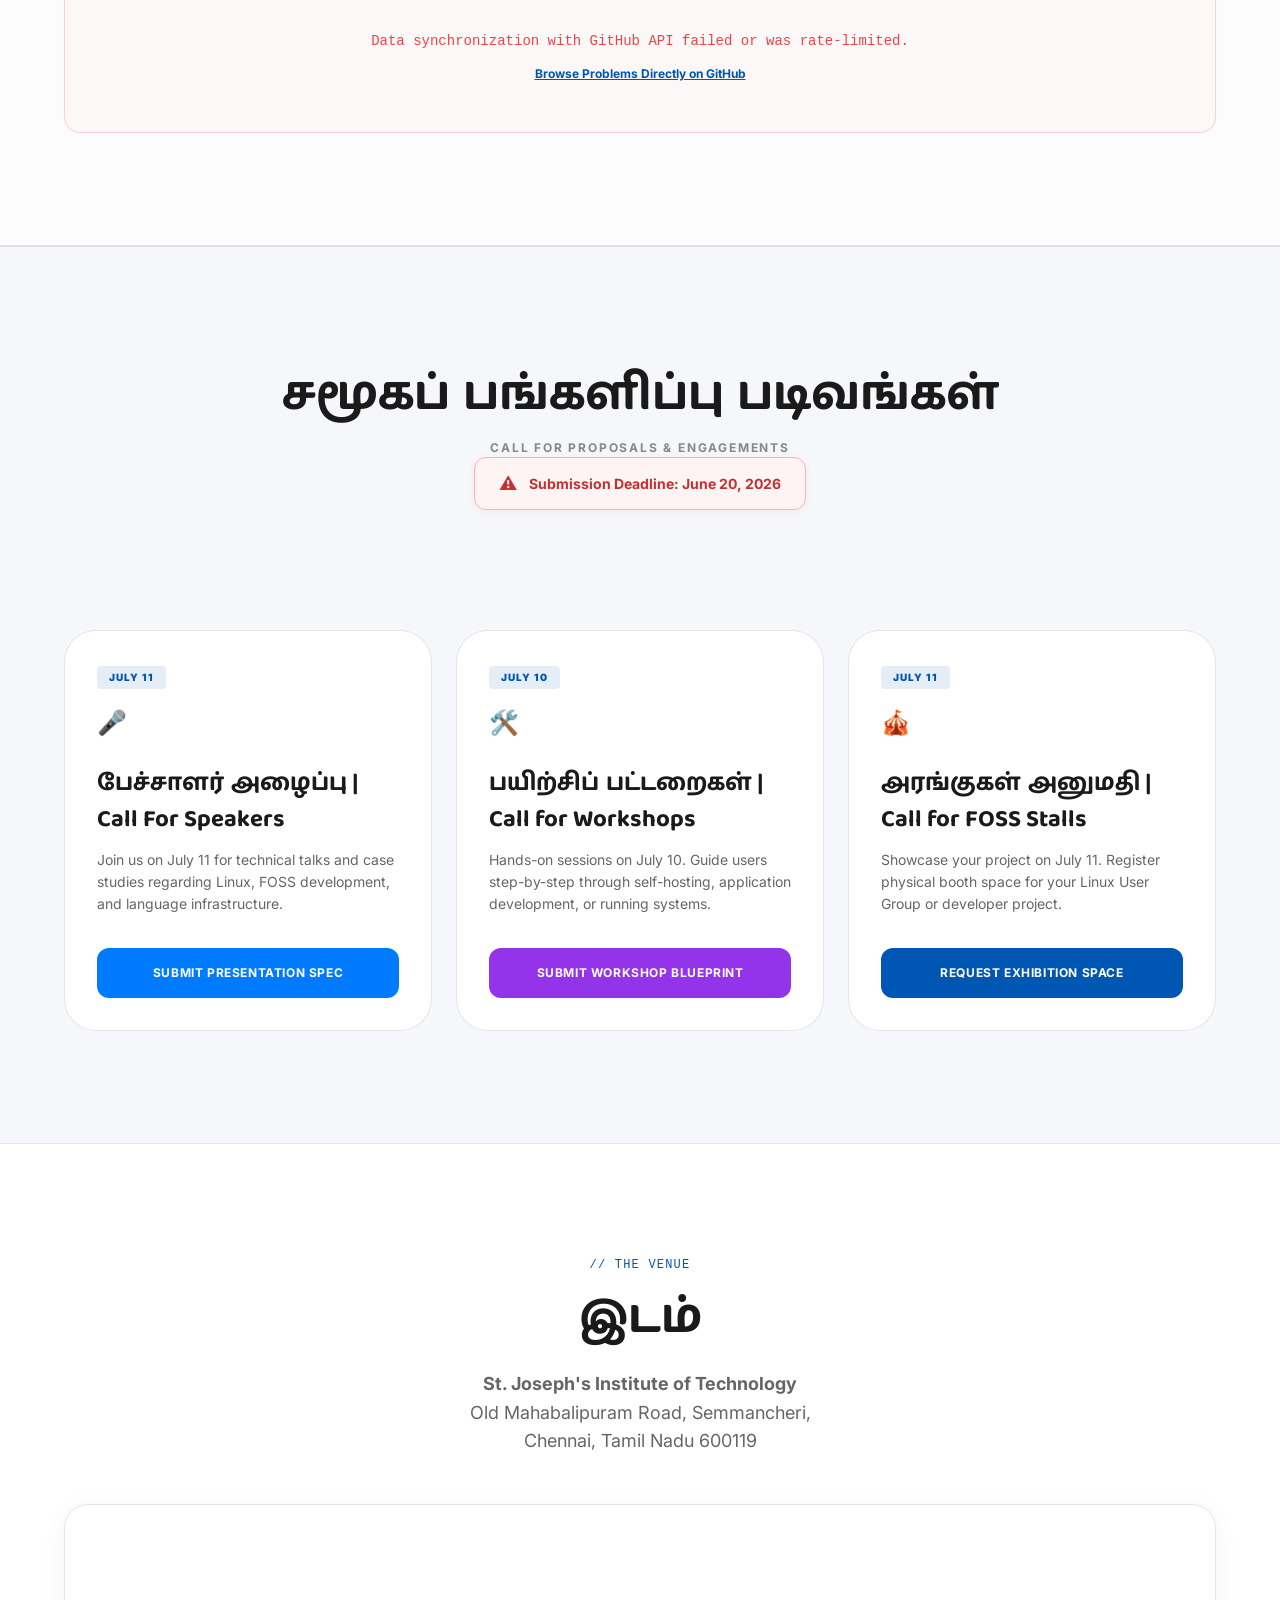
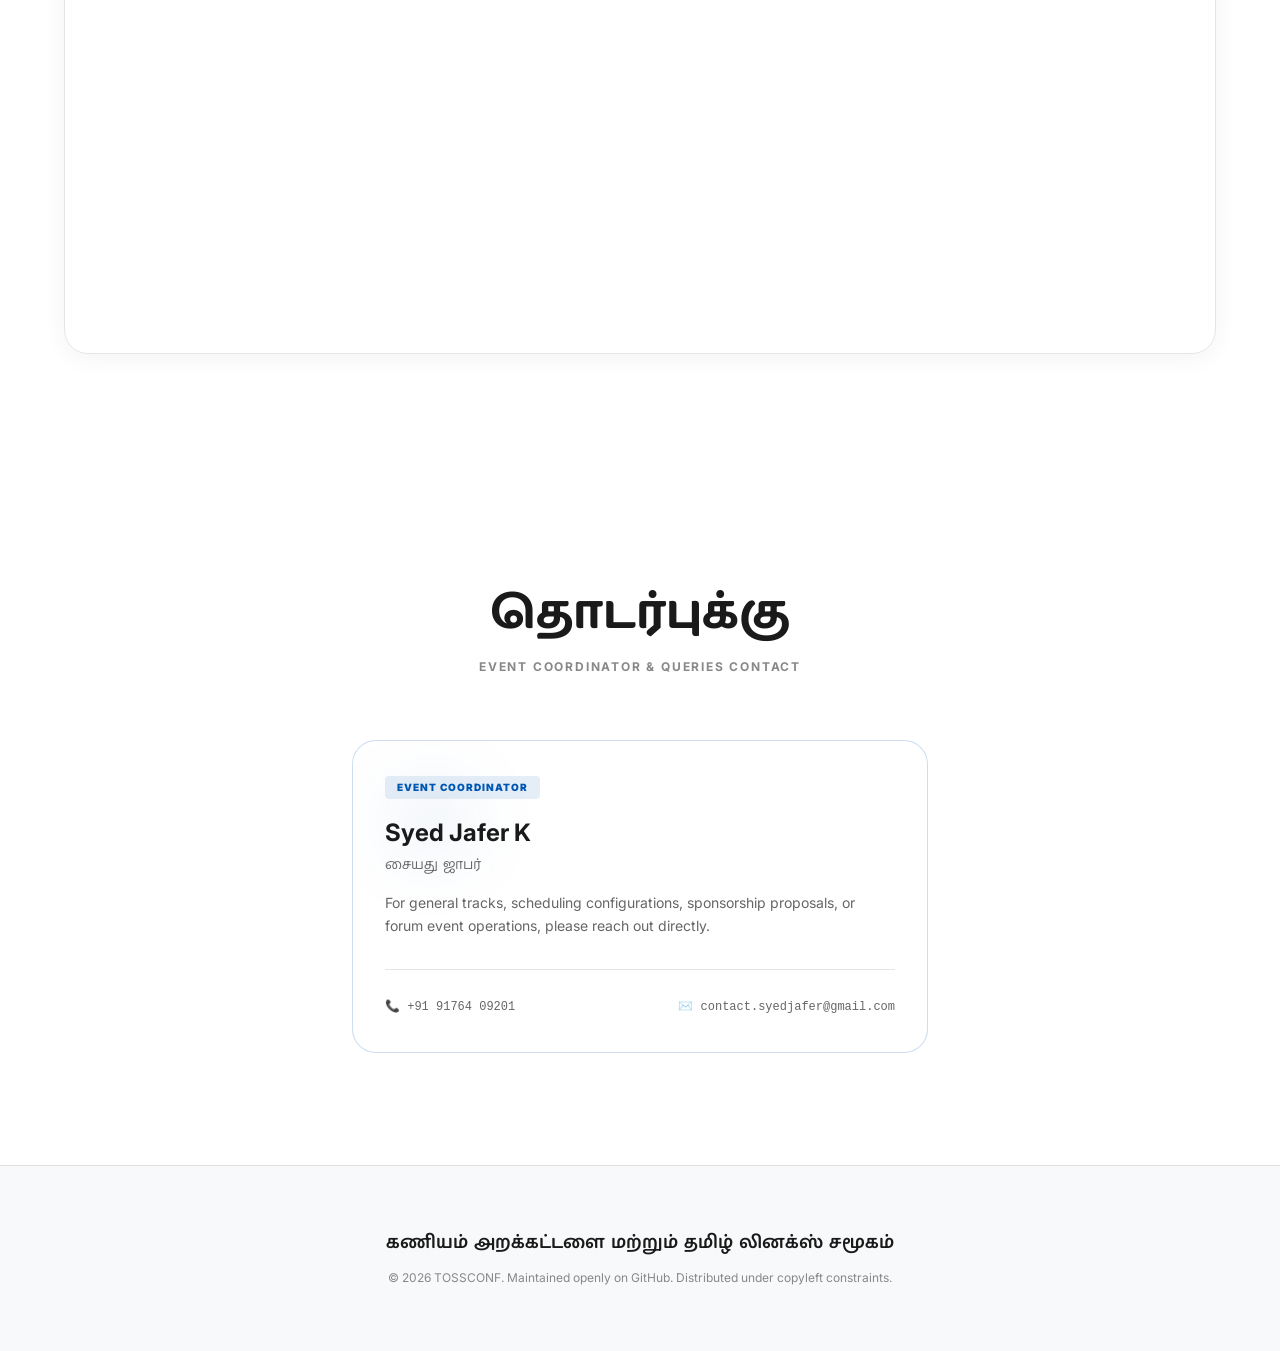
==== commit b9639fac: "Add files via upload" ====
--- a/tossconf26-feature/index.html
+++ b/tossconf26-feature/index.html
@@ -132,6 +132,9 @@
                             outlined 20 distinct problem statements. Build
                             scalable solutions and submit your work.
                         </p>
+                        <div style="margin-top: 20px;">
+                            <a href="instructions.html" class="btn-primary" style="text-decoration: none;">ஹேக்கத்தான் பதிவு வழிமுறைகள்</a>
+                        </div>
                     </div>
                     <a
                         href="https://github.com/tossconf/TossHack26-ProblemStatements/issues"
@@ -302,29 +305,7 @@
                         >
                     </div>
 
-                    <div
-                        class="contribute-card glass"
-                        style="--hover-border: var(--secondary-blue)"
-                    >
-                        <div class="contribute-card-top">
-                            <div class="coordinator-badge">INFO</div>
-                            <div class="card-icon">📋</div>
-                            <h3 class="card-title tamil-font">
-                                பதிவு வழிமுறைகள் | Registration Instructions
-                            </h3>
-                            <p class="card-desc">
-                                பதிவு எப்படி செய்ய வேண்டும் என்பதற்கான வழிமுறைகளை
-                                அறிய இங்கே கிளிக் செய்யவும்.
-                            </p>
-                        </div>
-                        <a
-                            href="instructions.html"
-                            target="_blank"
-                            class="btn-card btn-instruct"
-                        >
-                            பதிவு வழிமுறைகள்
-                        </a>
-                    </div>
+
                 </div>
             </div>
         </section>
